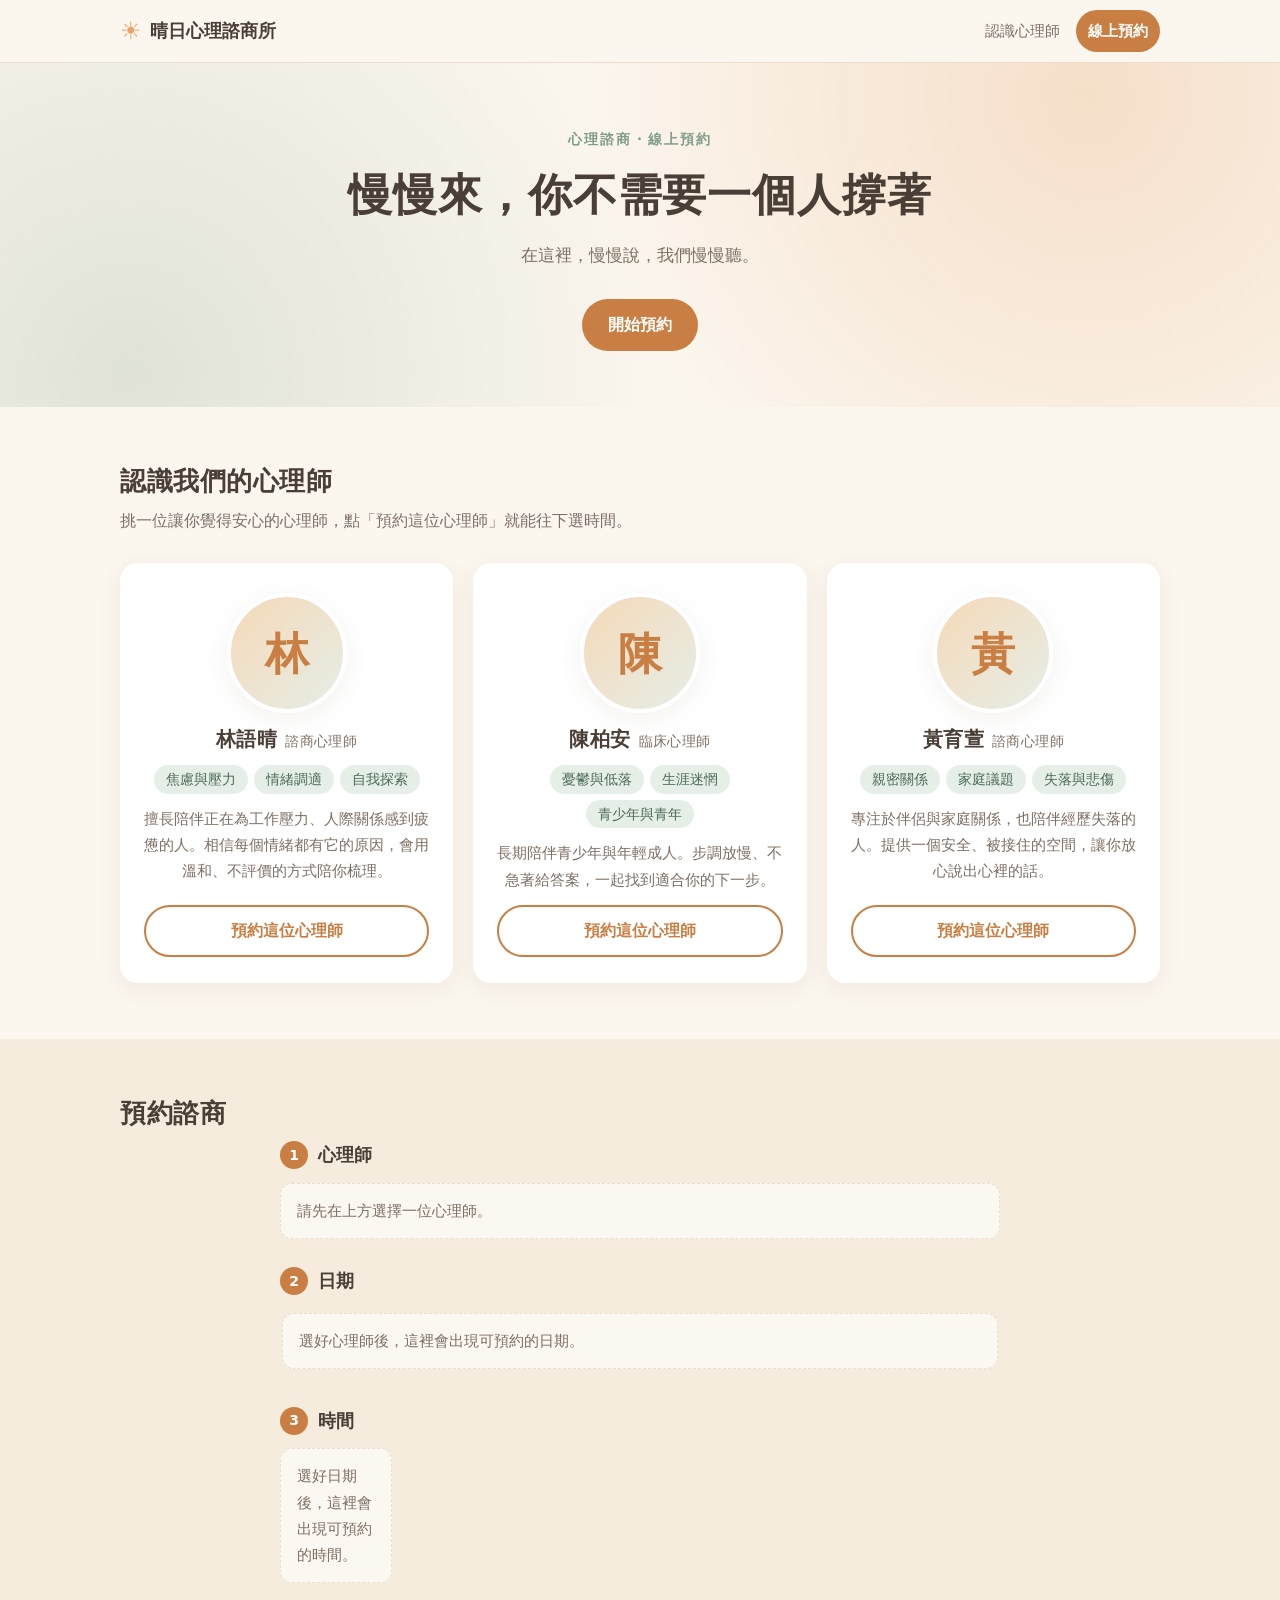
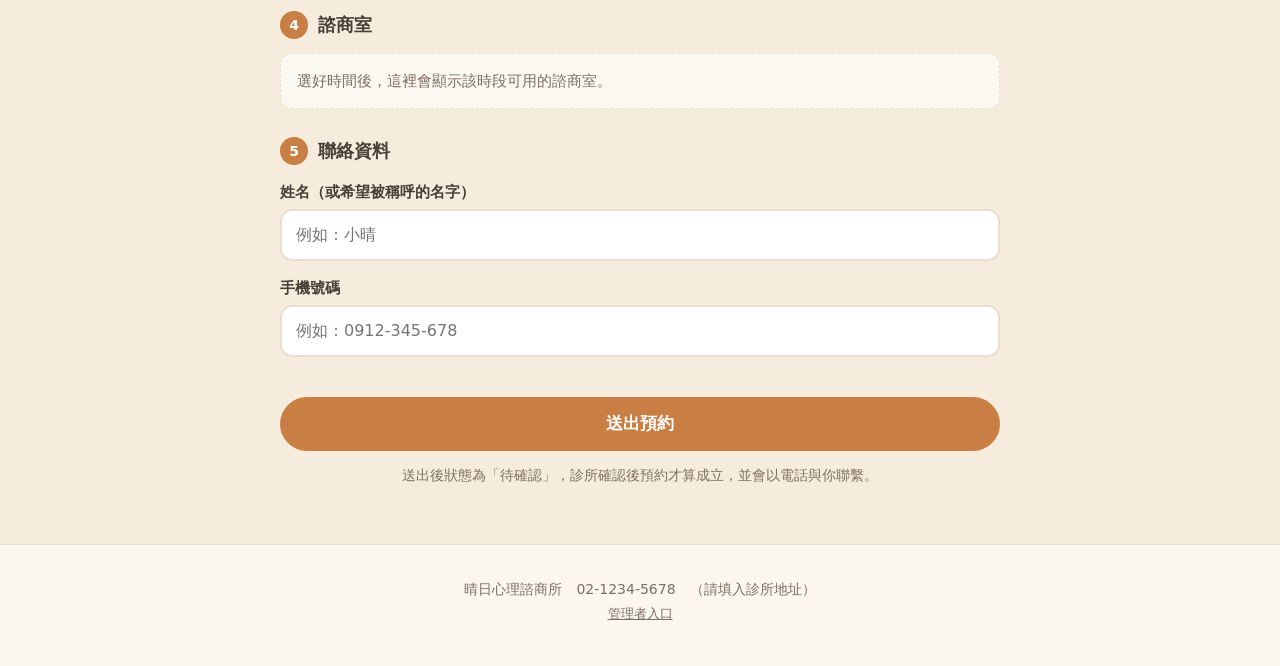
==== results/clinic-booking/claude-sonnet-5-5/index.html @ cc65ab43 "🎉 init: add clinic booking prompt and raw model outputs 收錄同一段提示詞在 claude-sonnet-5-5 與 gpt-6.1-terra " ====
<!DOCTYPE html>
<html lang="zh-Hant">
<head>
  <meta charset="UTF-8">
  <meta name="viewport" content="width=device-width, initial-scale=1">
  <meta name="theme-color" content="#FBF6EE">
  <title>晴日心理諮商所｜線上預約</title>
  <link rel="stylesheet" href="style.css">
</head>
<body>

  <header class="site-header">
    <a class="brand" href="#/" aria-label="晴日心理諮商所 首頁">
      <span class="brand-mark" aria-hidden="true">☀</span>
      <span class="brand-name" id="brand-name">晴日心理諮商所</span>
    </a>
    <nav class="site-nav" aria-label="主選單">
      <a href="#therapists" class="nav-book">認識心理師</a>
      <a href="#booking" class="nav-book nav-cta">線上預約</a>
    </nav>
  </header>

  <!-- ====================== 預約頁（個案看到的） ====================== -->
  <main id="view-book">

    <section class="hero">
      <p class="hero-eyebrow">心理諮商・線上預約</p>
      <h1>慢慢來，<br class="br-sm">你不需要一個人撐著</h1>
      <p class="hero-text" id="hero-slogan"></p>
      <a class="btn btn-primary" href="#therapists">開始預約</a>
    </section>

    <section class="section" id="therapists" aria-labelledby="h-therapists">
      <h2 id="h-therapists">認識我們的心理師</h2>
      <p class="section-lead">挑一位讓你覺得安心的心理師，點「預約這位心理師」就能往下選時間。</p>
      <div class="therapist-grid" id="therapist-list"></div>
    </section>

    <section class="section section-alt" id="booking" aria-labelledby="h-booking">
      <h2 id="h-booking">預約諮商</h2>

      <div id="booking-form-wrap">
        <form id="booking-form" novalidate autocomplete="on">

          <fieldset class="step">
            <legend><span class="step-no">1</span>心理師</legend>
            <div id="selected-therapist" class="selected-therapist"></div>
          </fieldset>

          <fieldset class="step">
            <legend><span class="step-no">2</span>日期</legend>
            <div id="date-list" class="chip-row" role="radiogroup" aria-label="選擇日期"></div>
          </fieldset>

          <fieldset class="step">
            <legend><span class="step-no">3</span>時間</legend>
            <div id="time-list" class="chip-grid" role="radiogroup" aria-label="選擇時間"></div>
          </fieldset>

          <fieldset class="step">
            <legend><span class="step-no">4</span>諮商室</legend>
            <div id="room-list" class="room-grid" role="radiogroup" aria-label="選擇諮商室"></div>
          </fieldset>

          <fieldset class="step">
            <legend><span class="step-no">5</span>聯絡資料</legend>
            <div class="field">
              <label for="f-name">姓名（或希望被稱呼的名字）</label>
              <input id="f-name" name="name" type="text" maxlength="20" autocomplete="name" placeholder="例如：小晴">
            </div>
            <div class="field">
              <label for="f-phone">手機號碼</label>
              <input id="f-phone" name="phone" type="tel" inputmode="tel" maxlength="20" autocomplete="tel" placeholder="例如：0912-345-678">
            </div>
          </fieldset>

          <div id="form-error" class="form-error" role="alert" hidden></div>
          <div id="summary-line" class="summary-line" aria-live="polite"></div>

          <button type="submit" class="btn btn-primary btn-block">送出預約</button>
          <p class="fine-print">送出後狀態為「待確認」，診所確認後預約才算成立，並會以電話與你聯繫。</p>
        </form>
      </div>

      <div id="booking-done" class="done-card" hidden></div>
    </section>

  </main>

  <!-- ====================== 管理後台 ====================== -->
  <main id="view-admin" hidden>
    <section class="section admin">
      <div class="admin-head">
        <h1>預約管理</h1>
        <a class="btn btn-ghost" href="#/">← 回到預約頁</a>
      </div>
      <p class="demo-note">示範版：不需登入，資料只存在這台電腦、這個瀏覽器裡。</p>
      <div id="storage-warning" class="form-error" hidden>
        目前瀏覽器無法儲存資料（可能是無痕模式），重新整理後預約會消失。
      </div>

      <div class="tabs" id="admin-tabs" role="tablist" aria-label="依狀態篩選"></div>
      <div id="admin-list" class="admin-list"></div>
    </section>
  </main>

  <footer class="site-footer">
    <p id="footer-info"></p>
    <p><a href="#/admin" class="admin-link">管理者入口</a></p>
  </footer>

  <script src="data.js"></script>
  <script src="app.js"></script>
</body>
</html>
---- results/clinic-booking/claude-sonnet-5-5/style.css ----
/* 晴日心理諮商所 — 樣式 */
:root {
  --cream: #fbf6ee;
  --cream-deep: #f5ecdd;
  --paper: #ffffff;
  --ink: #4a3f37;
  --ink-soft: #7d6f64;
  --line: #eadfce;
  --sun: #e9a46a;        /* 暖橘，主色 */
  --sun-deep: #c97f43;   /* 文字/按鈕用的深一點的橘，確保對比 */
  --sage: #7f9d8a;
  --sage-soft: #e5eee7;
  --rose: #b4584a;
  --rose-soft: #f8e6e1;
  --radius: 18px;
  --shadow: 0 6px 24px rgba(120, 90, 60, 0.08);
  --font: "Noto Sans TC", "PingFang TC", "Microsoft JhengHei", "Heiti TC", system-ui, sans-serif;
}

* { box-sizing: border-box; }
html { scroll-behavior: smooth; scroll-padding-top: 76px; }
@media (prefers-reduced-motion: reduce) { html { scroll-behavior: auto; } }

body {
  margin: 0;
  font-family: var(--font);
  color: var(--ink);
  background: var(--cream);
  line-height: 1.75;
  font-size: 16px;
  -webkit-text-size-adjust: 100%;
}
[hidden] { display: none !important; }
h1, h2, h3 { line-height: 1.4; margin: 0; letter-spacing: .02em; }
p { margin: 0; }
a { color: var(--sun-deep); }
:focus-visible { outline: 3px solid var(--sage); outline-offset: 2px; border-radius: 6px; }

/* ---------- Header / Footer ---------- */
.site-header {
  position: sticky; top: 0; z-index: 10;
  display: flex; align-items: center; justify-content: space-between; gap: 12px;
  padding: 10px max(16px, calc((100vw - 1040px) / 2));
  background: rgba(251, 246, 238, .92);
  backdrop-filter: blur(8px);
  border-bottom: 1px solid var(--line);
}
.brand { display: flex; align-items: center; gap: 8px; text-decoration: none; color: var(--ink); font-weight: 700; font-size: 18px; }
.brand-mark { color: var(--sun); font-size: 24px; line-height: 1; }
.site-nav { display: flex; align-items: center; gap: 4px; }
.site-nav a { text-decoration: none; color: var(--ink-soft); padding: 8px 12px; border-radius: 999px; font-size: 15px; }
.site-nav a:hover { background: var(--cream-deep); }
.site-nav .nav-cta { background: var(--sun-deep); color: #fff; font-weight: 600; }
.site-nav .nav-cta:hover { background: #b46d36; }
@media (max-width: 420px) { .site-nav a:not(.nav-cta) { display: none; } }

.site-footer { text-align: center; padding: 32px 16px 40px; color: var(--ink-soft); font-size: 14px; border-top: 1px solid var(--line); }
.admin-link { color: var(--ink-soft); font-size: 13px; }

/* ---------- Layout ---------- */
.section { padding: 56px max(18px, calc((100vw - 1040px) / 2)); }
.section-alt { background: var(--cream-deep); }
.section h2 { font-size: 26px; margin-bottom: 8px; }
.section-lead { color: var(--ink-soft); margin-bottom: 28px; }

/* ---------- Hero ---------- */
.hero {
  text-align: center;
  padding: 64px 20px 56px;
  background:
    radial-gradient(circle at 85% 10%, rgba(233, 164, 106, .28), transparent 45%),
    radial-gradient(circle at 10% 90%, rgba(127, 157, 138, .22), transparent 45%),
    var(--cream);
}
.hero-eyebrow { color: var(--sage); font-weight: 600; letter-spacing: .15em; font-size: 14px; margin-bottom: 12px; }
.hero h1 { font-size: clamp(28px, 6vw, 44px); margin-bottom: 16px; }
.hero-text { color: var(--ink-soft); max-width: 30em; margin: 0 auto 28px; font-size: 17px; }
.br-sm { display: none; }
@media (max-width: 560px) { .br-sm { display: inline; } }

/* ---------- Buttons ---------- */
.btn {
  display: inline-flex; align-items: center; justify-content: center; gap: 6px;
  min-height: 48px; padding: 10px 24px;
  border-radius: 999px; border: 2px solid transparent;
  font: inherit; font-weight: 600; text-decoration: none; cursor: pointer;
  transition: background .15s, color .15s, border-color .15s, transform .1s;
}
.btn:active { transform: scale(.98); }
.btn-primary { background: var(--sun-deep); color: #fff; }
.btn-primary:hover { background: #b46d36; }
.btn-outline { background: transparent; color: var(--sun-deep); border-color: var(--sun-deep); }
.btn-outline:hover { background: #fdf0e3; }
.btn-selected { background: var(--sage); color: #fff; }
.btn-ghost { background: transparent; color: var(--ink-soft); border-color: var(--line); }
.btn-ghost:hover { background: var(--cream-deep); }
.btn-danger { background: transparent; color: var(--rose); border-color: var(--rose); }
.btn-danger:hover { background: var(--rose-soft); }
.btn-sm { min-height: 40px; padding: 6px 18px; font-size: 15px; }
.btn-block { width: 100%; font-size: 17px; min-height: 54px; }

/* ---------- 心理師卡片 ---------- */
.therapist-grid { display: grid; gap: 20px; grid-template-columns: repeat(auto-fit, minmax(280px, 1fr)); }
.card {
  background: var(--paper); border: 2px solid transparent; border-radius: var(--radius);
  box-shadow: var(--shadow); padding: 28px 22px 24px;
  display: flex; flex-direction: column; align-items: center; text-align: center; gap: 12px;
}
.card.is-selected { border-color: var(--sage); }
.therapist h3 { font-size: 20px; }
.title { display: inline-block; margin-left: 8px; font-size: 14px; font-weight: 400; color: var(--ink-soft); }
.tags { list-style: none; margin: 0; padding: 0; display: flex; flex-wrap: wrap; gap: 6px; justify-content: center; }
.tags li { background: var(--sage-soft); color: #4b6b58; padding: 2px 12px; border-radius: 999px; font-size: 14px; }
.intro { color: var(--ink-soft); font-size: 15px; flex: 1; }
.therapist .btn { width: 100%; }

.avatar {
  position: relative; overflow: hidden; flex: none;
  display: grid; place-items: center;
  border-radius: 50%;
  background: linear-gradient(135deg, #f6d9b8, #e5eee7);
  color: var(--sun-deep); font-weight: 700;
}
.avatar img { position: absolute; inset: 0; width: 100%; height: 100%; object-fit: cover; }
.avatar-lg { width: 120px; height: 120px; font-size: 44px; border: 4px solid #fff; box-shadow: var(--shadow); }
.avatar-sm { width: 48px; height: 48px; font-size: 20px; }

/* ---------- 預約表單 ---------- */
#booking-form { max-width: 720px; margin: 0 auto; }
.step { border: 0; padding: 0; margin: 0 0 26px; min-width: 0; }
.step legend { display: flex; align-items: center; gap: 10px; font-weight: 700; font-size: 18px; margin-bottom: 12px; padding: 0; }
.step-no { display: inline-grid; place-items: center; width: 28px; height: 28px; border-radius: 50%; background: var(--sun-deep); color: #fff; font-size: 14px; }
.hint { color: var(--ink-soft); font-size: 15px; background: rgba(255,255,255,.6); border: 1px dashed var(--line); border-radius: 12px; padding: 14px 16px; width: 100%; }

.selected-therapist { display: flex; align-items: center; gap: 12px; background: var(--paper); border-radius: 14px; padding: 10px 16px; }
.selected-therapist:has(.hint) { background: none; padding: 0; }
.link-change { margin-left: auto; font-size: 14px; }

.chip-row { display: flex; gap: 10px; overflow-x: auto; padding: 4px 2px 10px; scroll-snap-type: x proximity; -webkit-overflow-scrolling: touch; }
.chip-grid { display: grid; grid-template-columns: repeat(auto-fill, minmax(104px, 1fr)); gap: 10px; }
.chip { position: relative; cursor: pointer; flex: none; scroll-snap-align: start; }
.chip-grid .chip { flex: 1; }
.chip input, .room input { position: absolute; opacity: 0; inset: 0; width: 100%; height: 100%; margin: 0; cursor: inherit; }
.chip-body {
  display: flex; flex-direction: column; align-items: center; justify-content: center;
  min-width: 76px; min-height: 76px; padding: 8px 12px;
  background: var(--paper); border: 2px solid var(--line); border-radius: 14px;
  line-height: 1.3; transition: border-color .15s, background .15s;
}
.chip-grid .chip-body { min-height: 62px; }
.chip:hover .chip-body { border-color: var(--sun); }
.chip input:checked + .chip-body { background: var(--sun-deep); border-color: var(--sun-deep); color: #fff; }
.chip input:focus-visible + .chip-body, .room input:focus-visible + .room-body { outline: 3px solid var(--sage); outline-offset: 2px; }
.c-top { font-size: 13px; opacity: .8; }
.c-main { font-size: 18px; font-weight: 700; }
.c-sub { font-size: 12px; min-height: 1em; opacity: .85; }
.chip.is-disabled { cursor: not-allowed; }
.chip.is-disabled .chip-body { background: #f1ebe1; border-color: transparent; color: #a99d91; text-decoration: none; }
.chip.is-disabled .c-main { text-decoration: line-through; }
.chip.is-disabled:hover .chip-body { border-color: transparent; }

.room-grid { display: grid; gap: 10px; }
.room { position: relative; cursor: pointer; display: block; }
.room-body {
  display: flex; flex-direction: column; gap: 2px;
  background: var(--paper); border: 2px solid var(--line); border-radius: 14px; padding: 12px 16px;
  min-height: 64px; justify-content: center;
}
.room:hover .room-body { border-color: var(--sun); }
.room input:checked + .room-body { border-color: var(--sun-deep); background: #fdf0e3; box-shadow: inset 0 0 0 1px var(--sun-deep); }
.room-body small { color: var(--ink-soft); font-size: 14px; }
.room-body em { font-style: normal; font-weight: 400; font-size: 13px; color: var(--rose); margin-left: 8px; }
.room.is-disabled { cursor: not-allowed; }
.room.is-disabled .room-body { background: #f1ebe1; border-color: transparent; color: #a99d91; }
.room.is-disabled:hover .room-body { border-color: transparent; }
.room.is-disabled small { color: #a99d91; }

.field { margin-bottom: 14px; }
.field label { display: block; font-size: 15px; font-weight: 600; margin-bottom: 4px; }
.field input {
  width: 100%; min-height: 50px; padding: 10px 14px;
  font: inherit; font-size: 16px; /* 16px 可避免 iOS 聚焦時自動放大 */
  color: var(--ink); background: var(--paper);
  border: 2px solid var(--line); border-radius: 12px;
}
.field input:focus { outline: none; border-color: var(--sage); box-shadow: 0 0 0 3px rgba(127,157,138,.25); }

.form-error { background: var(--rose-soft); color: #8e3a2d; border-radius: 12px; padding: 12px 16px; margin-bottom: 14px; font-weight: 600; }
.summary-line { color: var(--sage); font-weight: 600; margin-bottom: 14px; min-height: 0; }
.summary-line:empty { display: none; }
.fine-print { color: var(--ink-soft); font-size: 14px; text-align: center; margin-top: 12px; }

/* ---------- 預約完成 ---------- */
.done-card {
  max-width: 520px; margin: 0 auto; background: var(--paper); border-radius: var(--radius);
  box-shadow: var(--shadow); padding: 32px 24px; text-align: center; display: flex; flex-direction: column; align-items: center; gap: 14px;
}
.done-card:focus { outline: none; }
.done-icon { width: 60px; height: 60px; border-radius: 50%; background: var(--sage); color: #fff; font-size: 32px; display: grid; place-items: center; }
.done-card h3 { font-size: 22px; }
.done-card p { color: var(--ink-soft); }
.done-info { width: 100%; margin: 4px 0; text-align: left; background: var(--cream); border-radius: 14px; padding: 12px 18px; }
.done-info div { display: flex; justify-content: space-between; gap: 16px; padding: 6px 0; border-bottom: 1px dashed var(--line); }
.done-info div:last-child { border: 0; }
.done-info dt { color: var(--ink-soft); }
.done-info dd { margin: 0; font-weight: 600; text-align: right; }

/* ---------- 後台 ---------- */
.admin { max-width: 1040px; margin: 0 auto; padding-left: 18px; padding-right: 18px; }
.admin-head { display: flex; align-items: center; justify-content: space-between; gap: 12px; flex-wrap: wrap; margin-bottom: 8px; }
.admin-head h1 { font-size: 26px; }
.demo-note { color: var(--ink-soft); font-size: 14px; margin-bottom: 20px; }
.tabs { display: flex; gap: 8px; overflow-x: auto; margin-bottom: 18px; padding-bottom: 4px; }
.tab {
  flex: none; display: inline-flex; align-items: center; gap: 8px; min-height: 44px; padding: 6px 16px;
  font: inherit; font-weight: 600; color: var(--ink-soft); background: var(--paper);
  border: 2px solid var(--line); border-radius: 999px; cursor: pointer;
}
.tab.is-active { background: var(--ink); border-color: var(--ink); color: #fff; }
.tab-n { background: var(--cream-deep); color: var(--ink); border-radius: 999px; min-width: 24px; padding: 0 8px; font-size: 13px; text-align: center; }
.tab.is-active .tab-n { background: rgba(255,255,255,.25); color: #fff; }

.admin-list { display: grid; gap: 14px; grid-template-columns: repeat(auto-fill, minmax(300px, 1fr)); }
.booking { background: var(--paper); border-radius: var(--radius); box-shadow: var(--shadow); padding: 18px; border-left: 6px solid var(--sun); display: flex; flex-direction: column; gap: 12px; }
.booking.status-confirmed { border-left-color: var(--sage); }
.booking.status-cancelled { border-left-color: #c9bfb3; opacity: .72; }
.booking-top { display: flex; justify-content: space-between; align-items: flex-start; gap: 10px; }
.booking-when { font-weight: 700; font-size: 17px; }
.badge { flex: none; padding: 2px 12px; border-radius: 999px; font-size: 14px; font-weight: 600; }
.badge-pending { background: #fdebd5; color: #9a5a1f; }
.badge-confirmed { background: var(--sage-soft); color: #3f6450; }
.badge-cancelled { background: #eee8df; color: #7d6f64; }
.booking-info { margin: 0; display: grid; grid-template-columns: 1fr 1fr; gap: 8px 12px; }
.booking-info dt { color: var(--ink-soft); font-size: 13px; }
.booking-info dd { margin: 0; font-weight: 600; word-break: break-all; }
.booking-actions { display: flex; gap: 10px; }
.booking-actions .btn { flex: 1; }
.empty { grid-column: 1 / -1; text-align: center; color: var(--ink-soft); background: var(--paper); border: 1px dashed var(--line); border-radius: var(--radius); padding: 40px 16px; }

@media (max-width: 560px) {
  .section { padding-top: 44px; padding-bottom: 44px; }
  .section h2 { font-size: 23px; }
}
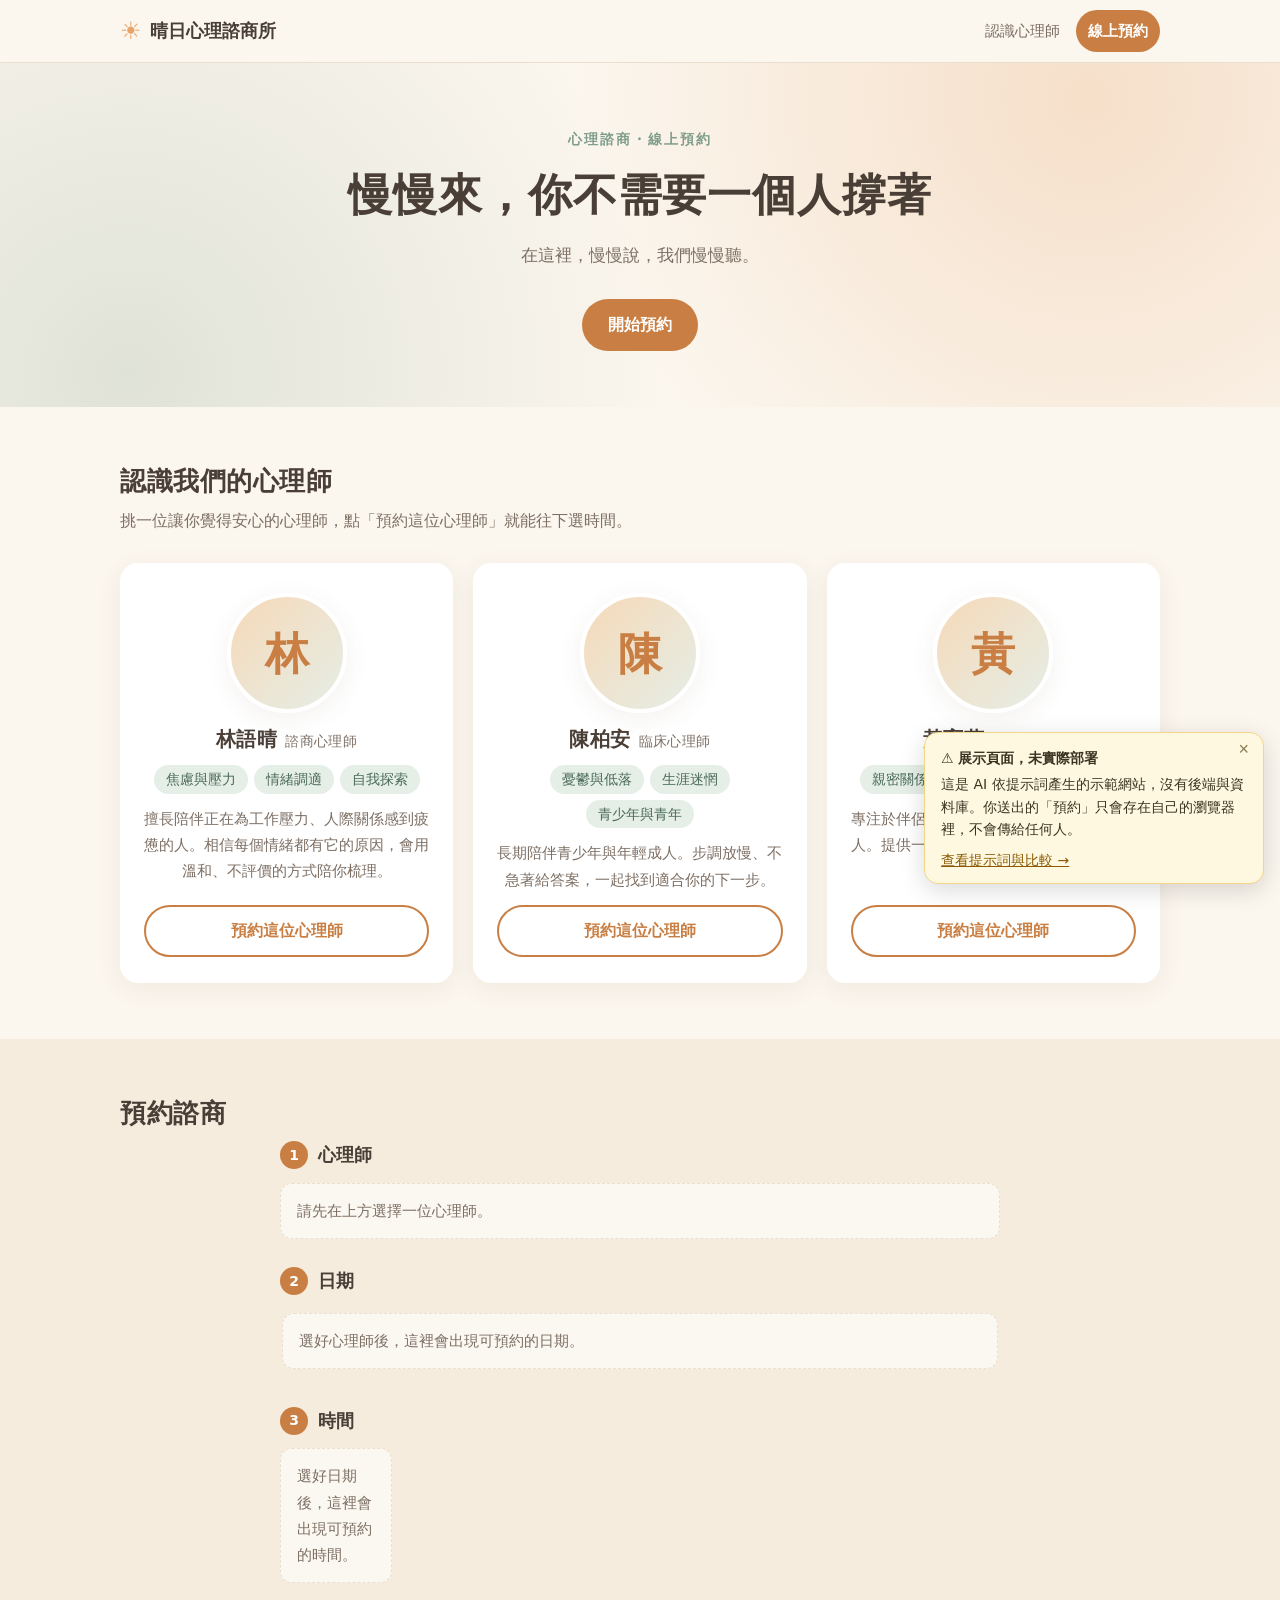
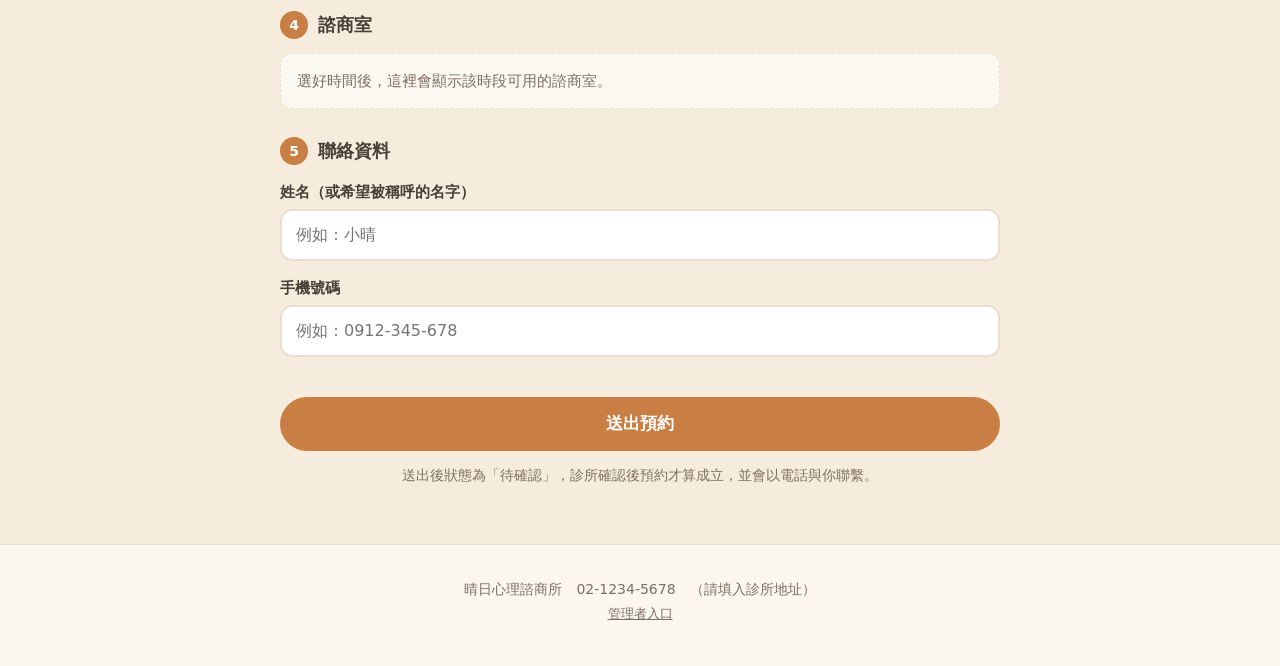
==== commit 8a71d69c: "✨ feat: add floating demo notice to result pages 公開展示時提醒訪客這是 AI 產生的靜態頁面，沒有後端，預約資料只存在瀏覽器中。 每個成果只加一行 s" ====
--- a/results/clinic-booking/claude-sonnet-5-5/index.html
+++ b/results/clinic-booking/claude-sonnet-5-5/index.html
@@ -111,5 +111,6 @@
 
   <script src="data.js"></script>
   <script src="app.js"></script>
+  <script src="../../../assets/demo-notice.js"></script>
 </body>
 </html>
